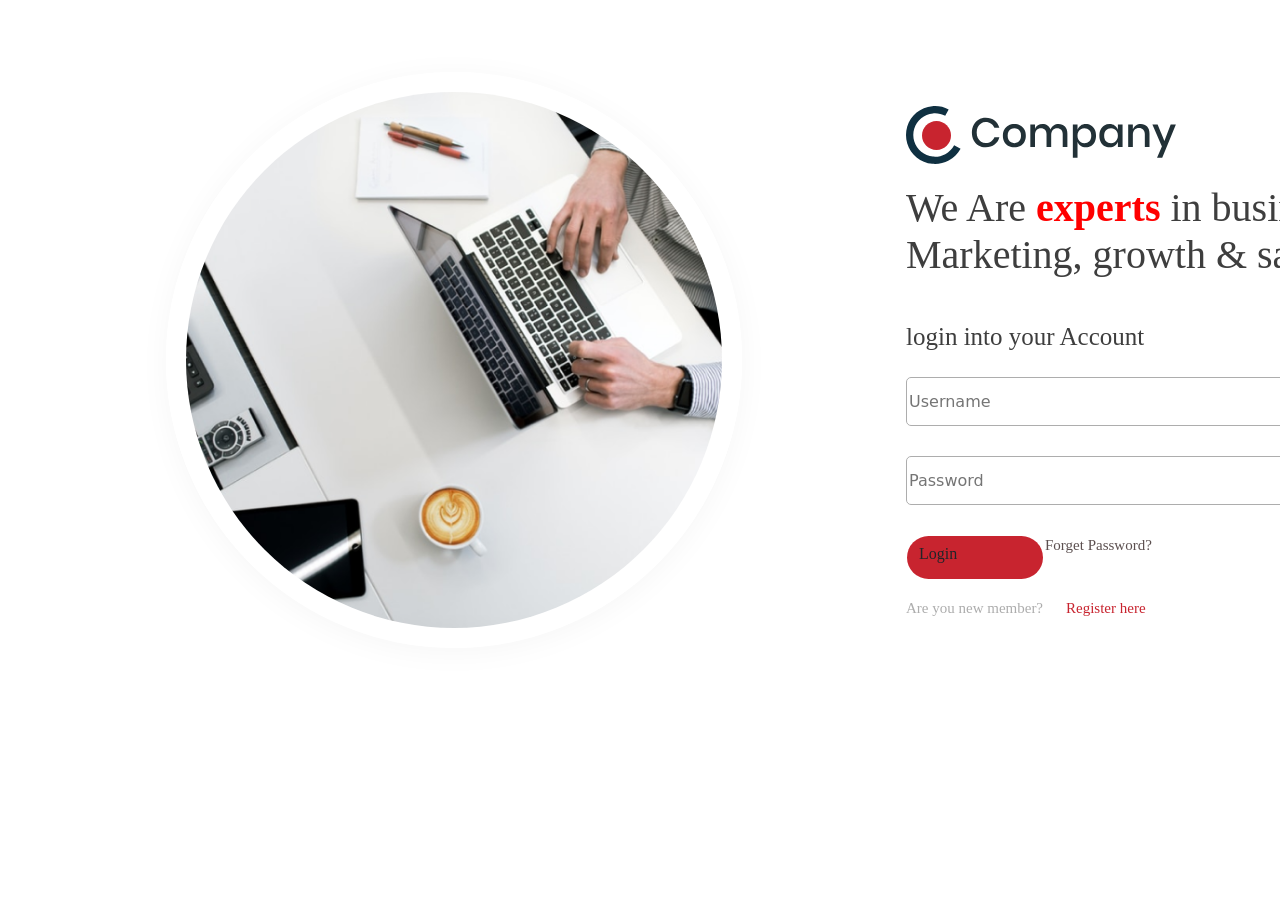
==== index.html @ ecc75a71 "Docs : Folder Addded" ====
<!DOCTYPE html>
<html lang="en">
<head>
    <meta charset="UTF-8">
    <meta name="viewport" content="width=device-width, initial-scale=1.0">
    <title>Document</title>
    <link href="https://cdn.jsdelivr.net/npm/bootstrap@5.0.2/dist/css/bootstrap.min.css" rel="stylesheet" integrity="sha384-EVSTQN3/azprG1Anm3QDgpJLIm9Nao0Yz1ztcQTwFspd3yD65VohhpuuCOmLASjC" crossorigin="anonymous">
    <link href="css/style.css" rel="stylesheet">
</head>
<body>
    <div class="main">

         <div class="Fdiv">
             <img class="img1" src="images/hero-image.png">
            </div>

        <div class=Sdiv>
            <img class="img2"src="images/logo.svg" >
            <p class="text1">We Are <span class="red">experts </span>in business, <br> Marketing, growth & sales. </p>

            <p>
                <h4 class="login"> login into your Account</h4>
            </p>
            <input type="text" placeholder="Username" class="i1">
            <input type="text" placeholder="Password" class="i2">
            <div class="login">
                <button class="btn" >Login</button>
            <p class="forgetpass"> Forget Password?</p>
            </div>
            <div class="login2">
                <div><p class="text2"> Are you new member?</p> </div>
               <div> <p class="red2"> Register here</p></div> 
            </div>
            
         </div>
    </div>
</body>
</html>
---- css/style.css ----
.main
{
    display: flex;
    flex-grow: row;
    
}
.Fdiv
{
    width :50%;
    height: 100%;
    
}

.img1
{
    top: 72px;
    left: 166px;
    width: 576px;
    height: 576px;
    background: #FAFAFA 0% 0% no-repeat padding-box;
    opacity: 1;
    background: transparent url('img/images/hero-image.png') 0% 0% no-repeat padding-box;
    border-radius: 50%;
    box-shadow: 0px 4px 31px #0000000A;
    border: 20px solid #FFFFFF;
    opacity: 1;
    position: fixed;
}
.Sdiv
{
    position: fixed;
    top: 106px;
    left: 906px;
    flex-direction: column;
    display: flex;

}

.img2{
    
    width: 272px;
    height: 58px;
    opacity: 1;
    margin-bottom: 20px;
    /* padding: 2px; */
}

.text1
{
    /* top: 183px;
    left: 905px; */
    width: 500px;
    height: 100px;

    text-align: left;
    font: normal normal 300 40px/47px Roboto;
    letter-spacing: 0px;
    color: #3E3E3E;
    opacity: 1;
    margin-bottom: 20px;
}
.red
{
    color: red;
    font-weight: 900;
}
.login
{
    top: 315px;
    left: 904px;

    width: 260px;
    height: 33px;
    text-align: left;
    font: normal normal normal 25px/33px Roboto;
    letter-spacing: 0px;
    color: #3E3E3E;
    opacity: 1;

   
}
.i1{
    top: 372px;
    left: 907px;
    width: 429px;
    height: 49px;
  
    background: #FFFFFF 0% 0% no-repeat padding-box;
    border: 1px solid #ADADAD;
    border-radius: 5px;
    opacity: 1;
    margin-bottom: 30px;
    
}

.i2 
{
    top: 372px;
    left: 907px;
    width: 429px;
    height: 49px;

    background: #FFFFFF 0% 0% no-repeat padding-box;
    border: 1px solid #ADADAD;
    border-radius: 5px;
    opacity: 1;
    margin-bottom: 30px;
}
 .btn
 {
    top: 527px;
    left: 906px;
    width: 138px;
    height: 45px;

    background: #C8242F 0% 0% no-repeat padding-box;
    border-radius: 23px;
    opacity: 1;
    display:flex ;
    margin-bottom: 20px;
 }

 .login{
    display: flex;
    flex-direction:row;
    justify-content: space-between;

    
 }
 .login2
 {
    display: flex;
    flex-direction:row;
 }
 .forgetpass
 {
    top: 539px;
    left: 1214px;
    width: 121px;
    height: 20px;
  
    text-align: left;
    font: normal normal normal 15px/20px Roboto;
    letter-spacing: 0px;
    color: #5c5050;
    opacity: 1;
    /* display: flex; */
    
    
    
 }
 
.text2
{
    top: 595px;
    left: 906px;
    width: 160px;
    height: 20px;
    text-align: left;
    font: normal normal normal 15px/20px Roboto;
    letter-spacing: 0px;
    color: #ADADAD;
    opacity: 1;
    margin-top: 30px;
}

.red2
{
    top: 595px;
left: 1070px;
width: 88px;
height: 20px;

text-align: left;
font: normal normal normal 15px/20px Roboto;
letter-spacing: 0px;
color: #C8242F;
opacity: 1;
margin-top: 30px;
    
}
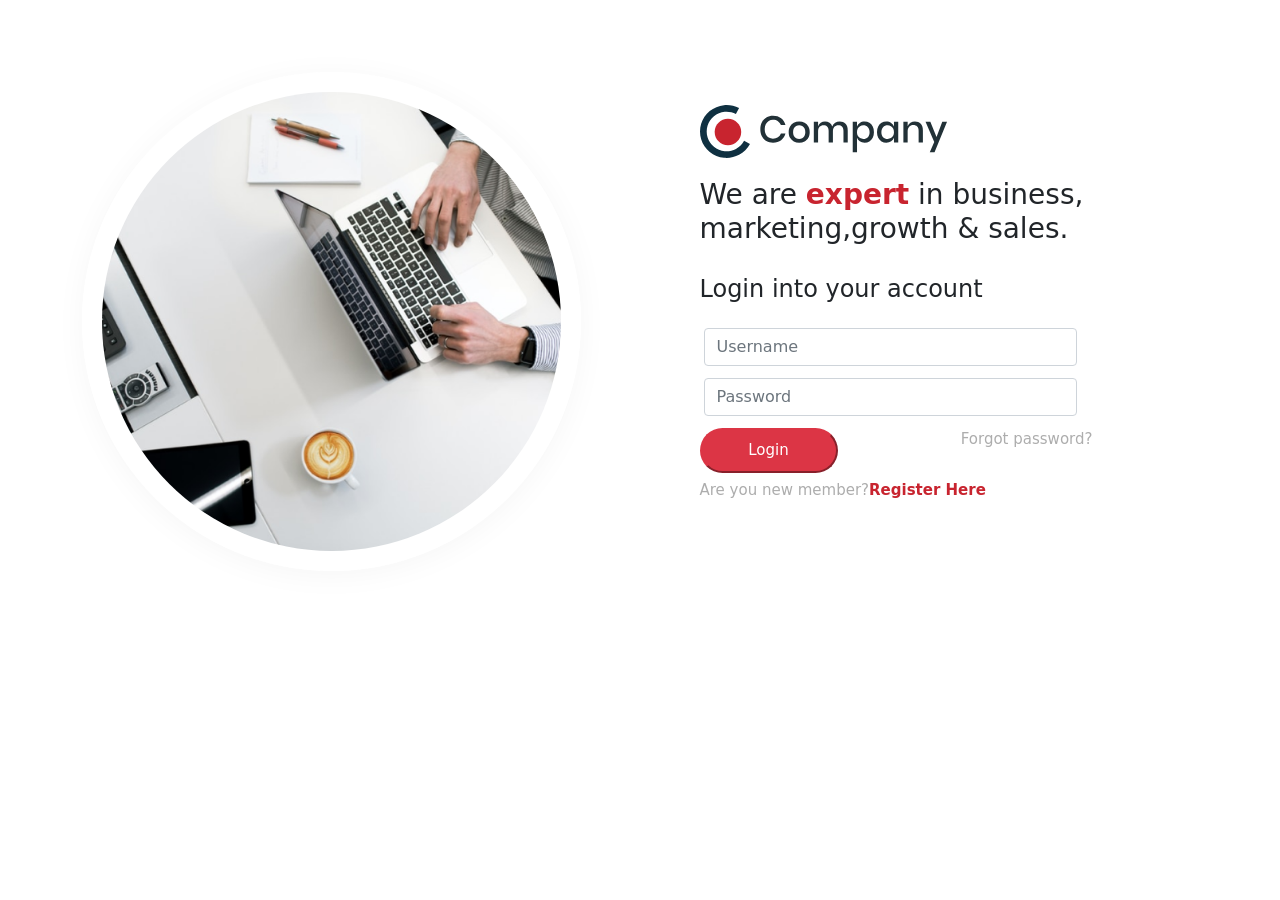
==== commit 84948554: "feat: added files" ====
--- a/index.html
+++ b/index.html
@@ -1,4 +1,66 @@
 <!DOCTYPE html>
+<html lang="en">
+ 
+<head>
+    <meta charset="UTF-8">
+    <meta http-equiv="X-UA-Compatible" content="IE=edge">
+    <meta name="viewport" content="width=device-width, initial-scale=1.0">
+    <title>Login Page</title>
+
+    <link href="https://fonts.googleapis.com/css2?family=Roboto&display=swap" rel="stylesheet">
+    <link rel="stylesheet" href="css/style.css">
+    <link rel="stylesheet" href="css/bootstrap.min.css">
+</head>
+ 
+<body>
+    <div class="container">
+        <div class="row">
+            <div class="col-md">
+                <img class="frt-img" src="images/hero-image.png" alt="">
+            </div>
+            <div class="col offset-1">
+                <div class="col">
+                    <img class="logo" src="images/logo.svg" alt="">
+                </div>
+                <div class="col">
+                    <p>
+                    <h3 class="slogan">We are <span>expert</span> in business,<br>marketing,growth & sales.</h3>
+                    </p>
+                    <p>
+                    <h4 class="login-suggest">Login into your account</h4>
+                    </p>
+                </div>
+                <form>
+                    <div class="form-group col-9 m-1 py-2">
+                        <input type="email" class="form-control fonts" id="Username" aria-describedby="emailHelp"
+                            placeholder="Username">
+                    </div>
+                    <div class="form-group col-9 m-1">
+                        <input type="password" class="form-control fonts " id="exampleInputPassword1"
+                            placeholder="Password">
+                    </div>
+                    <div class="row" id="login_pwd">
+                        <div class="col fonts">
+                            <button type="submit" class="btn-danger mt-2 login" >Login</button>
+                        </div>
+                        <div class="col fonts mr-5 mt-2" id="forgot_pwd">Forgot password?
+                        </div>
+                    </div>
+                    <div class="row ml-3 mt-2">
+                        <h6 class="member fonts">Are you new member?<span>Register Here</span></h6>
+                    </div>
+            </div>
+        </div>
+        </form>
+    </div>
+ 
+</body>
+ 
+</html>
+
+
+
+<!-- <!DOCTYPE html>
 <html lang="en">
 <head>
     <meta charset="UTF-8">
@@ -35,4 +97,4 @@
          </div>
     </div>
 </body>
-</html>+</html> -->
--- a/css/style.css
+++ b/css/style.css
@@ -1,4 +1,4 @@
-
+/* 
 .main
 {
     display: flex;
@@ -44,13 +44,13 @@
     opacity: 1;
     margin-bottom: 20px;
     /* padding: 2px; */
-}
+/* }
 
 .text1
 {
     /* top: 183px;
     left: 905px; */
-    width: 500px;
+    /* width: 500px;
     height: 100px;
 
     text-align: left;
@@ -72,8 +72,8 @@
 
     width: 260px;
     height: 33px;
-    text-align: left;
-    font: normal normal normal 25px/33px Roboto;
+    text-align: left; */
+    /* font: normal normal normal 25px/33px Roboto;
     letter-spacing: 0px;
     color: #3E3E3E;
     opacity: 1;
@@ -144,12 +144,12 @@
     font: normal normal normal 15px/20px Roboto;
     letter-spacing: 0px;
     color: #5c5050;
-    opacity: 1;
+    opacity: 1; */
     /* display: flex; */
     
     
     
- }
+ /* }
  
 .text2
 {
@@ -179,4 +179,49 @@
 opacity: 1;
 margin-top: 30px;
     
-}+} */
+body{
+    font-family: 'Roboto', sans-serif;
+     background: #FAFAFA;
+    }
+.frt-img{
+    border-radius: 50%;
+    border: 20px solid white;
+    width: 100%;
+    margin-top: 72px;
+    margin-bottom: 72px;
+    background: transparent url('img/Ellipse 2.png') 0% 0% no-repeat padding-box;
+    box-shadow: 0px 4px 31px #0000000A;
+    border: 20px solid #FFFFFF;
+    opacity: 1;
+}
+.logo{
+    margin-top: 105px;
+    width: 50%;
+}
+span{
+    color:#C8242F;
+    font-weight: 900;
+}
+.slogan{
+    margin-top: 20px;
+}
+.login-suggest{
+    margin-top: 30px;
+}
+.login{
+  
+    border-radius: 23px;
+    color: #FAFAFA;
+    width: 138px;
+    height: 45px;
+    }
+
+.fonts{
+   color: #ADADAD ;
+   font-size: 15px;
+}
+#forgt-pwd{
+    margin-left: 15px;
+}
+ 
--- a/css/style.css
+++ b/css/style.css
@@ -1,4 +1,4 @@
-
+/* 
 .main
 {
     display: flex;
@@ -44,13 +44,13 @@
     opacity: 1;
     margin-bottom: 20px;
     /* padding: 2px; */
-}
+/* }
 
 .text1
 {
     /* top: 183px;
     left: 905px; */
-    width: 500px;
+    /* width: 500px;
     height: 100px;
 
     text-align: left;
@@ -72,8 +72,8 @@
 
     width: 260px;
     height: 33px;
-    text-align: left;
-    font: normal normal normal 25px/33px Roboto;
+    text-align: left; */
+    /* font: normal normal normal 25px/33px Roboto;
     letter-spacing: 0px;
     color: #3E3E3E;
     opacity: 1;
@@ -144,12 +144,12 @@
     font: normal normal normal 15px/20px Roboto;
     letter-spacing: 0px;
     color: #5c5050;
-    opacity: 1;
+    opacity: 1; */
     /* display: flex; */
     
     
     
- }
+ /* }
  
 .text2
 {
@@ -179,4 +179,49 @@
 opacity: 1;
 margin-top: 30px;
     
-}+} */
+body{
+    font-family: 'Roboto', sans-serif;
+     background: #FAFAFA;
+    }
+.frt-img{
+    border-radius: 50%;
+    border: 20px solid white;
+    width: 100%;
+    margin-top: 72px;
+    margin-bottom: 72px;
+    background: transparent url('img/Ellipse 2.png') 0% 0% no-repeat padding-box;
+    box-shadow: 0px 4px 31px #0000000A;
+    border: 20px solid #FFFFFF;
+    opacity: 1;
+}
+.logo{
+    margin-top: 105px;
+    width: 50%;
+}
+span{
+    color:#C8242F;
+    font-weight: 900;
+}
+.slogan{
+    margin-top: 20px;
+}
+.login-suggest{
+    margin-top: 30px;
+}
+.login{
+  
+    border-radius: 23px;
+    color: #FAFAFA;
+    width: 138px;
+    height: 45px;
+    }
+
+.fonts{
+   color: #ADADAD ;
+   font-size: 15px;
+}
+#forgt-pwd{
+    margin-left: 15px;
+}
+ 
